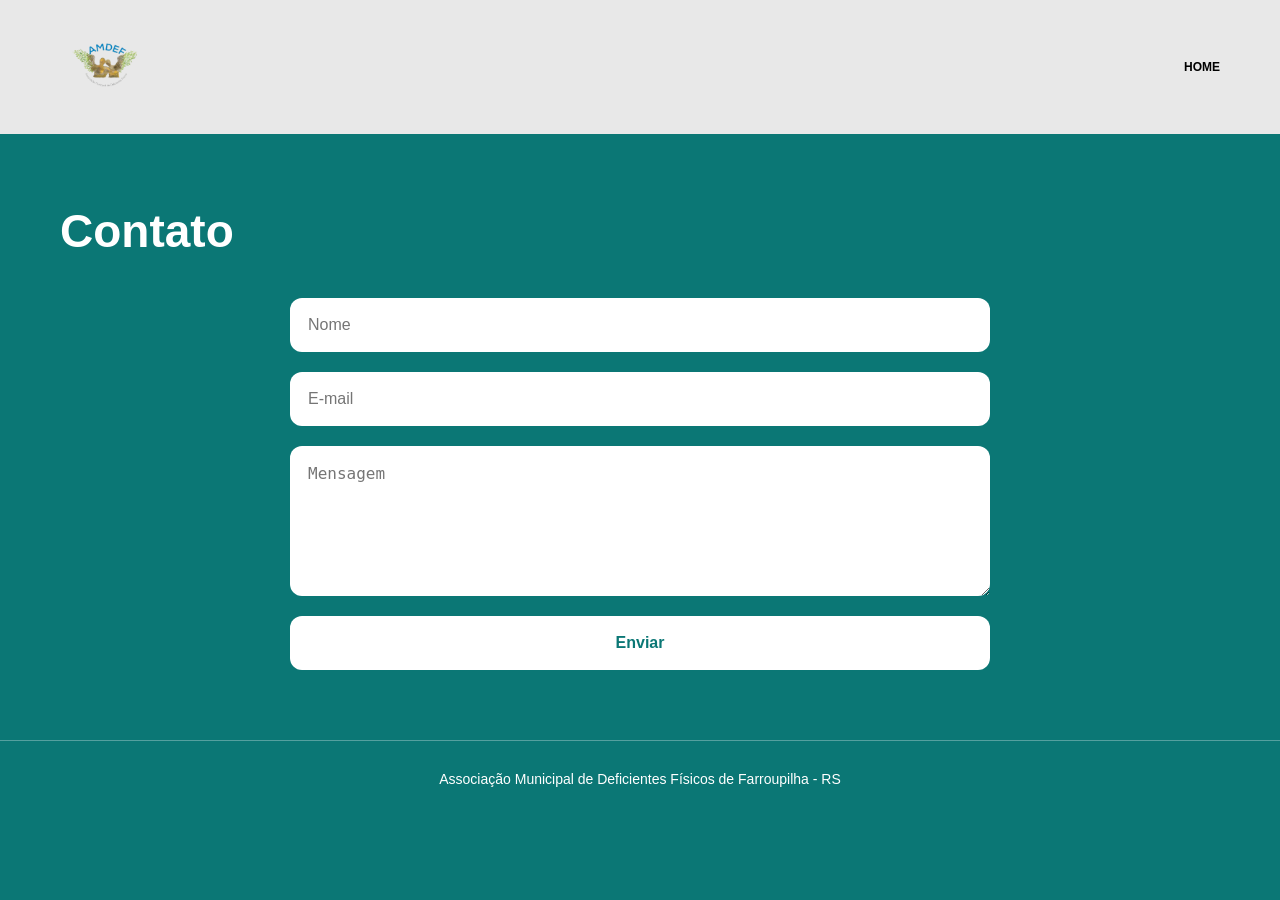
==== pages/contact.html @ 44083142 "Estrutura inicial site" ====
<!DOCTYPE html>
<html lang="pt-br">

<head>
    <meta charset="UTF-8">
    <meta name="viewport" content="width=device-width, initial-scale=1.0">

    <title>Contato</title>

    <link rel="stylesheet" href="../css/style.css">
</head>

<body>

<header>

    <div class="logo">
        <img src="../img/logo.png   ">
    </div>

    <nav>
        <a href="../index.html">HOME</a>
    </nav>

</header>

<section class="content">

    <h1>Contato</h1>

    <form>

        <input type="text" placeholder="Nome">

        <input type="email" placeholder="E-mail">

        <textarea rows="6" placeholder="Mensagem"></textarea>

        <button>
            Enviar
        </button>

    </form>

</section>

<footer>
    Associação Municipal de Deficientes Físicos de Farroupilha - RS
</footer>

</body>

</html>
---- css/style.css ----
*{
    margin:0;
    padding:0;
    box-sizing:border-box;
}

body{
    font-family: Arial, sans-serif;
    background:#0b7775;
    color:white;
}

/* HEADER */

header{
    background:#e8e8e8;

    display:flex;
    justify-content:space-between;
    align-items:center;

    padding:20px 60px;

    position:sticky;
    top:0;

    z-index:1000;
}

.logo img{
    width:90px;
}

nav{
    display:flex;
    gap:30px;
}

nav a{
    text-decoration:none;
    color:black;
    font-size:12px;
    font-weight:bold;

    transition:0.3s;
}

nav a:hover{
    color:#0b7775;
}

/* HERO */

.hero{
    padding:80px 60px 30px;
}

.hero h1{
    font-size:48px;
}

/* CARDS */

.cards{
    display:flex;
    justify-content:center;
    gap:40px;

    flex-wrap:wrap;

    padding:40px 40px 80px;
}

.card{
    width:320px;
}

.card img{
    width:100%;
    height:250px;

    object-fit:cover;

    border-radius:28px;

    transition:0.3s;
}

.card img:hover{
    transform:scale(1.03);
}

.card p{
    margin-top:20px;

    font-size:18px;
    line-height:1.5;
}

/* CONTENT */

.content{
    padding:70px 60px;
}

.content h1{
    font-size:46px;
    margin-bottom:40px;
}

.content p{
    font-size:20px;
    line-height:1.8;

    margin-bottom:30px;
}

/* IMAGE GRID */

.image-grid{
    display:flex;
    gap:30px;

    justify-content:center;
    flex-wrap:wrap;

    margin-top:40px;
}

.image-grid img{
    width:400px;
    border-radius:25px;
}

/* FORM */

form{
    max-width:700px;
    margin:auto;

    display:flex;
    flex-direction:column;
    gap:20px;
}

input,
textarea{
    padding:18px;

    border:none;
    border-radius:12px;

    font-size:16px;
}

button{
    padding:18px;

    border:none;
    border-radius:12px;

    background:white;
    color:#0b7775;

    font-size:16px;
    font-weight:bold;

    cursor:pointer;

    transition:0.3s;
}

button:hover{
    opacity:0.8;
}

/* FOOTER */

footer{
    border-top:1px solid rgba(255,255,255,0.3);

    text-align:center;

    padding:30px;

    font-size:14px;
}

/* RESPONSIVO */

@media(max-width:900px){

    header{
        flex-direction:column;
        gap:20px;
    }

    nav{
        flex-wrap:wrap;
        justify-content:center;
    }

    .hero,
    .content{
        padding:40px 25px;
    }

    .hero h1,
    .content h1{
        font-size:32px;
    }

    .content p{
        font-size:17px;
    }

    .card{
        width:100%;
    }

    .image-grid img{
        width:100%;
    }
}
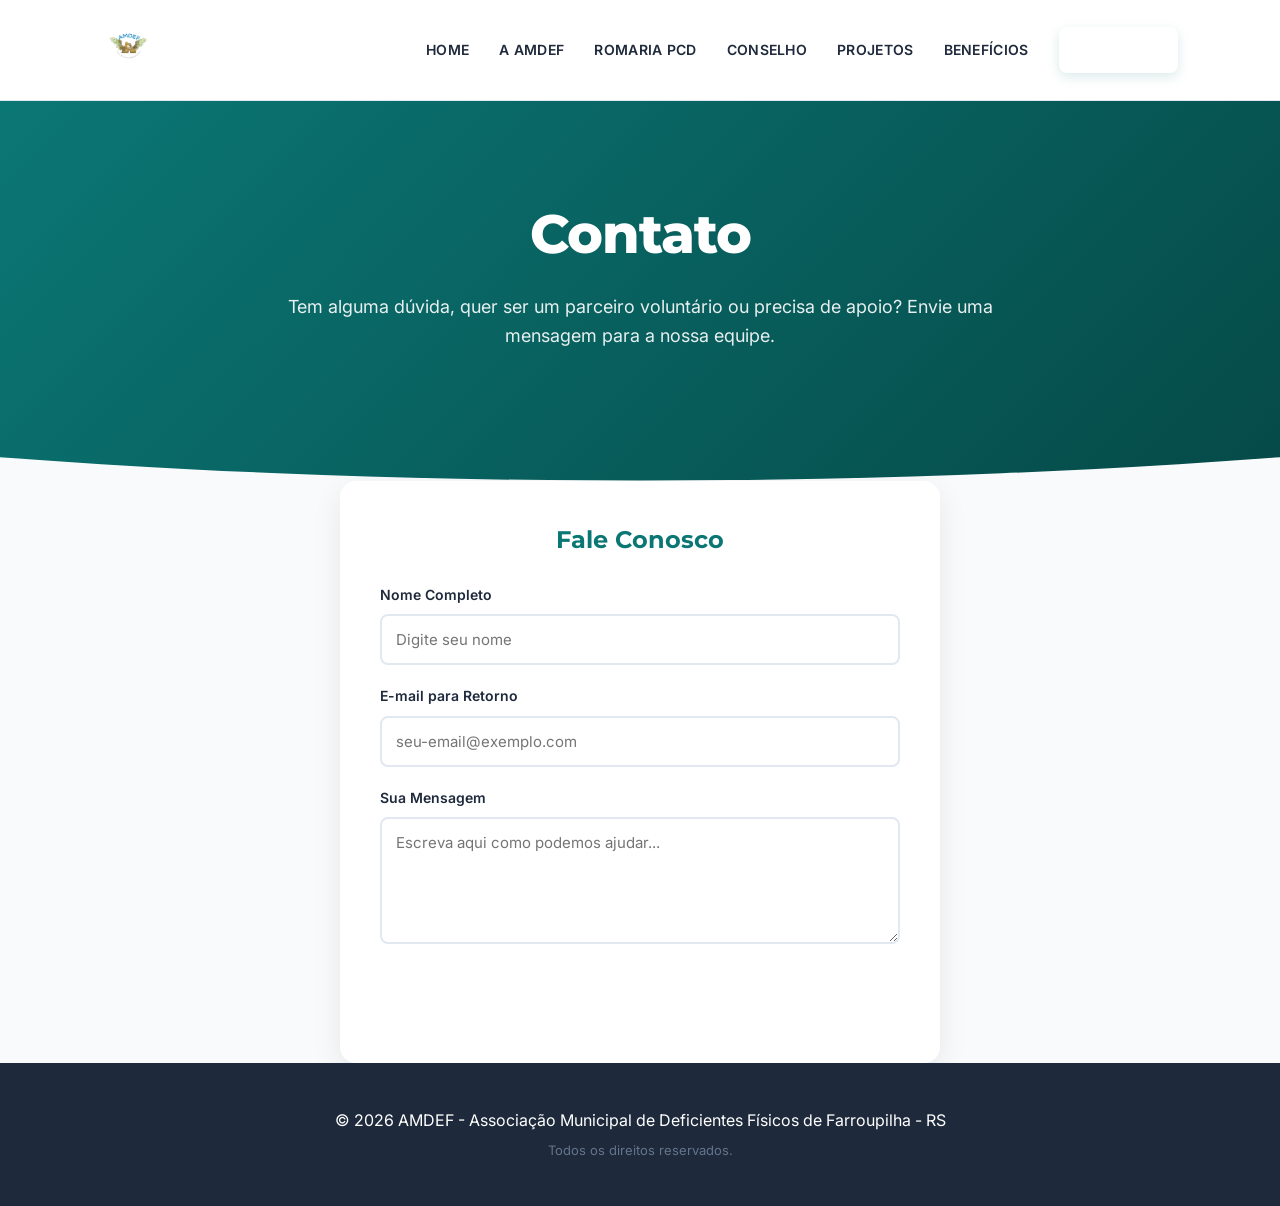
==== commit 3e612bb8: "Refinamento" ====
--- a/pages/contact.html
+++ b/pages/contact.html
@@ -1,53 +1,81 @@
 <!DOCTYPE html>
 <html lang="pt-br">
-
 <head>
     <meta charset="UTF-8">
     <meta name="viewport" content="width=device-width, initial-scale=1.0">
-
-    <title>Contato</title>
-
+    <title>Contato - AMDEF</title>
+    <link rel="preconnect" href="https://fonts.googleapis.com">
+    <link rel="preconnect" href="https://fonts.gstatic.com" crossorigin>
+    <link href="https://fonts.googleapis.com/css2?family=Inter:wght@400;500;600;700&family=Montserrat:wght@700;800&display=swap" rel="stylesheet">
     <link rel="stylesheet" href="../css/style.css">
 </head>
-
 <body>
 
-<header>
+    <header class="site-header">
+        <div class="logo">
+            <img src="../img/logo.png" alt="Logo AMDEF">
+        </div>
+        <nav class="nav-menu">
+            <a href="../index.html">HOME</a>
+            <a href="pag1.html">A AMDEF</a>
+            <a href="pag2.html">ROMARIA PCD</a>
+            <a href="pag3.html">CONSELHO</a>
+            <a href="pag4.html">PROJETOS</a>
+            <a href="pag5.html">BENEFÍCIOS</a>
+            <a href="contact.html" class="btn-contact-menu active" style="background-color: var(--primary-hover);">CONTATO</a>
+        </nav>
+    </header>
 
-    <div class="logo">
-        <img src="../img/logo.png   ">
-    </div>
+    <main>
+        <!-- Banner Superior Unificado -->
+        <section class="hero-section">
+            <div class="hero-container">
+                <h1>Contato</h1>
+                <p>Tem alguma dúvida, quer ser um parceiro voluntário ou precisa de apoio? Envie uma mensagem para a nossa equipe.</p>
+            </div>
+        </section>
 
-    <nav>
-        <a href="../index.html">HOME</a>
-    </nav>
+        <!-- Bloco do Formulário Centralizado -->
+        <section class="news-section">
+            <div class="content-block-internal" style="max-width: 600px; margin: 0 auto;">
+                <div style="background: white; padding: 40px; border-radius: 16px; box-shadow: 0 10px 30px rgba(0,0,0,0.08); width: 100%;">
+                    
+                    <h2 style="font-family: 'Montserrat', sans-serif; color: #0b7775; margin-bottom: 25px; text-align: center; font-size: 24px;">Fale Conosco</h2>
+                    
+                    <!-- Formulário estruturado em coluna (vertical) -->
+                    <form action="#" method="POST" style="display: flex; flex-direction: column; gap: 20px;">
+                        
+                        <div style="display: flex; flex-direction: column; gap: 8px;">
+                            <label style="font-size: 14px; font-weight: 600; color: var(--text-dark);">Nome Completo</label>
+                            <input type="text" placeholder="Digite seu nome" required style="width: 100%; padding: 14px; border: 2px solid #e2e8f0; border-radius: 8px; font-family: 'Inter', sans-serif; font-size: 15px; outline: none; transition: border-color 0.2s;">
+                        </div>
 
-</header>
+                        <div style="display: flex; flex-direction: column; gap: 8px;">
+                            <label style="font-size: 14px; font-weight: 600; color: var(--text-dark);">E-mail para Retorno</label>
+                            <input type="email" placeholder="seu-email@exemplo.com" required style="width: 100%; padding: 14px; border: 2px solid #e2e8f0; border-radius: 8px; font-family: 'Inter', sans-serif; font-size: 15px; outline: none; transition: border-color 0.2s;">
+                        </div>
 
-<section class="content">
+                        <div style="display: flex; flex-direction: column; gap: 8px;">
+                            <label style="font-size: 14px; font-weight: 600; color: var(--text-dark);">Sua Mensagem</label>
+                            <textarea rows="5" placeholder="Escreva aqui como podemos ajudar..." required style="width: 100%; padding: 14px; border: 2px solid #e2e8f0; border-radius: 8px; font-family: 'Inter', sans-serif; font-size: 15px; resize: vertical; outline: none; transition: border-color 0.2s;"></textarea>
+                        </div>
 
-    <h1>Contato</h1>
+                        <button type="submit" style="background-color: var(--primary-color); color: white; border: none; padding: 15px; font-family: 'Montserrat', sans-serif; font-size: 16px; font-weight: 700; border-radius: 8px; cursor: pointer; transition: background-color 0.2s, transform 0.2s; margin-top: 10px;">
+                            Enviar Mensagem
+                        </button>
+                    </form>
+                    
+                </div>
+            </div>
+        </section>
+    </main>
 
-    <form>
-
-        <input type="text" placeholder="Nome">
-
-        <input type="email" placeholder="E-mail">
-
-        <textarea rows="6" placeholder="Mensagem"></textarea>
-
-        <button>
-            Enviar
-        </button>
-
-    </form>
-
-</section>
-
-<footer>
-    Associação Municipal de Deficientes Físicos de Farroupilha - RS
-</footer>
+    <footer class="site-footer">
+        <div class="footer-container">
+            <p>© 2026 AMDEF - Associação Municipal de Deficientes Físicos de Farroupilha - RS</p>
+            <p class="footer-sub">Todos os direitos reservados.</p>
+        </div>
+    </footer>
 
 </body>
-
 </html>
--- a/css/style.css
+++ b/css/style.css
@@ -1,224 +1,415 @@
-*{
-    margin:0;
-    padding:0;
-    box-sizing:border-box;
-}
-
-body{
-    font-family: Arial, sans-serif;
-    background:#0b7775;
-    color:white;
-}
-
-/* HEADER */
-
-header{
-    background:#e8e8e8;
-
-    display:flex;
-    justify-content:space-between;
-    align-items:center;
-
-    padding:20px 60px;
-
-    position:sticky;
-    top:0;
-
-    z-index:1000;
-}
-
-.logo img{
-    width:90px;
-}
-
-nav{
-    display:flex;
-    gap:30px;
-}
-
-nav a{
-    text-decoration:none;
-    color:black;
-    font-size:12px;
-    font-weight:bold;
-
-    transition:0.3s;
-}
-
-nav a:hover{
-    color:#0b7775;
-}
-
-/* HERO */
-
-.hero{
-    padding:80px 60px 30px;
-}
-
-.hero h1{
-    font-size:48px;
-}
-
-/* CARDS */
-
-.cards{
-    display:flex;
-    justify-content:center;
-    gap:40px;
-
-    flex-wrap:wrap;
-
-    padding:40px 40px 80px;
-}
-
-.card{
-    width:320px;
-}
-
-.card img{
-    width:100%;
-    height:250px;
-
-    object-fit:cover;
-
-    border-radius:28px;
-
-    transition:0.3s;
-}
-
-.card img:hover{
-    transform:scale(1.03);
-}
-
-.card p{
-    margin-top:20px;
-
-    font-size:18px;
-    line-height:1.5;
-}
-
-/* CONTENT */
-
-.content{
-    padding:70px 60px;
-}
-
-.content h1{
-    font-size:46px;
-    margin-bottom:40px;
-}
-
-.content p{
-    font-size:20px;
-    line-height:1.8;
-
-    margin-bottom:30px;
-}
-
-/* IMAGE GRID */
-
-.image-grid{
-    display:flex;
-    gap:30px;
-
-    justify-content:center;
-    flex-wrap:wrap;
-
-    margin-top:40px;
-}
-
-.image-grid img{
-    width:400px;
-    border-radius:25px;
-}
-
-/* FORM */
-
-form{
-    max-width:700px;
-    margin:auto;
-
-    display:flex;
-    flex-direction:column;
-    gap:20px;
-}
-
-input,
-textarea{
-    padding:18px;
-
-    border:none;
-    border-radius:12px;
-
-    font-size:16px;
-}
-
-button{
-    padding:18px;
-
-    border:none;
-    border-radius:12px;
-
-    background:white;
-    color:#0b7775;
-
-    font-size:16px;
-    font-weight:bold;
-
-    cursor:pointer;
-
-    transition:0.3s;
-}
-
-button:hover{
-    opacity:0.8;
-}
-
-/* FOOTER */
-
-footer{
-    border-top:1px solid rgba(255,255,255,0.3);
-
-    text-align:center;
-
-    padding:30px;
-
-    font-size:14px;
-}
-
-/* RESPONSIVO */
-
-@media(max-width:900px){
-
-    header{
-        flex-direction:column;
-        gap:20px;
-    }
-
-    nav{
-        flex-wrap:wrap;
-        justify-content:center;
-    }
-
-    .hero,
-    .content{
-        padding:40px 25px;
-    }
-
-    .hero h1,
-    .content h1{
-        font-size:32px;
-    }
-
-    .content p{
-        font-size:17px;
-    }
-
-    .card{
-        width:100%;
-    }
-
-    .image-grid img{
-        width:100%;
-    }
+/* ==========================================
+   PALETA RECALIBRADA: LIMPA, FRESCA E PREMIUM
+   ========================================== */
+:root {
+    --verde-petroleo: #0B7775;  /* Cor principal (botões e heros) */
+    --verde-hover: #12918E;     /* Hover dos botões */
+    --bg-main: #F8FAFC;         /* Off-white gelo super limpo */
+    --bg-sections: #F1F5F9;     /* Variação cinza-claro para blocos alternados */
+    --text-main: #1E293B;       /* Chumbo azulado escuro (alta elegância e contraste) */
+    --text-sub: #64748B;        /* Cinza slate para textos secundários */
+    --border-color: #E2E8F0;    /* Linhas finas e discretas */
+    --white: #FFFFFF;           /* Fundo dos cards brancos */
+    
+    --shadow-subtle: 0 10px 30px rgba(30, 41, 59, 0.04);
+    --shadow-card: 0 12px 24px rgba(30, 41, 59, 0.06);
+}
+
+* {
+    margin: 0;
+    padding: 0;
+    box-sizing: border-box;
+}
+
+html {
+    scroll-behavior: smooth;
+}
+
+body {
+    font-family: 'Inter', sans-serif;
+    background-color: var(--bg-main);
+    color: var(--text-main);
+    line-height: 1.6;
+}
+
+/* ==========================================
+   HEADER E MENU SUPERIOR
+   ========================================== */
+.site-header {
+    display: flex;
+    justify-content: space-between;
+    align-items: center;
+    padding: 20px 8%;
+    background-color: rgba(255, 255, 255, 0.95);
+    backdrop-filter: blur(8px);
+    position: sticky;
+    top: 0;
+    z-index: 1000;
+    border-bottom: 1px solid var(--border-color);
+}
+
+.logo img {
+    height: 52px;
+    width: auto;
+}
+
+.nav-menu {
+    display: flex;
+    align-items: center;
+    gap: 30px;
+}
+
+.nav-menu a {
+    text-decoration: none;
+    color: var(--text-main);
+    font-weight: 600;
+    font-size: 14px;
+    letter-spacing: 0.3px;
+    transition: all 0.25s ease;
+}
+
+.nav-menu a:hover:not(.btn-contact-menu) {
+    color: var(--verde-petroleo);
+}
+
+.btn-contact-menu {
+    background-color: var(--verde-petroleo);
+    color: var(--white) !important;
+    padding: 12px 24px;
+    border-radius: 8px;
+    box-shadow: 0 4px 12px rgba(11, 119, 117, 0.15);
+}
+
+.btn-contact-menu:hover {
+    background-color: var(--verde-hover);
+    transform: translateY(-2px);
+}
+
+/* ==========================================
+   BANNER EM GRADIENTE (HERO)
+   ========================================== */
+.hero-section {
+    background: linear-gradient(135deg, var(--verde-petroleo) 0%, #054a48 100%);
+    color: var(--white);
+    padding: 90px 8% 130px;
+    text-align: center;
+    position: relative;
+    clip-path: ellipse(145% 100% at 50% 0%);
+}
+
+.hero-container h1 {
+    font-family: 'Montserrat', sans-serif;
+    font-size: 54px;
+    font-weight: 800;
+    margin-bottom: 16px;
+    letter-spacing: -1px;
+}
+
+.hero-container p {
+    font-size: 18px;
+    opacity: 0.9;
+    max-width: 750px;
+    margin: 0 auto;
+}
+
+/* ==========================================
+   INDICADORES DE NÚMEROS (CONTADORES)
+   ========================================== */
+.impact-grid {
+    display: flex;
+    justify-content: space-around;
+    gap: 25px;
+    max-width: 1100px;
+    margin: -60px auto 40px;
+    position: relative;
+    z-index: 10;
+    padding: 0 20px;
+    flex-wrap: wrap;
+}
+
+.impact-box {
+    background: var(--white);
+    padding: 30px 20px;
+    border-radius: 16px;
+    text-align: center;
+    flex: 1;
+    min-width: 250px;
+    box-shadow: var(--shadow-card);
+    border: 1px solid var(--border-color);
+    border-top: 4px solid var(--verde-petroleo);
+    transition: transform 0.3s ease;
+}
+
+.impact-box:hover {
+    transform: translateY(-5px);
+}
+
+.impact-box h3 {
+    font-size: 44px;
+    color: var(--verde-petroleo);
+    font-family: 'Montserrat', sans-serif;
+    margin-bottom: 6px;
+}
+
+.impact-box p {
+    font-weight: 700;
+    font-size: 14px;
+    color: var(--text-main);
+}
+
+/* ==========================================
+   ESTRUTURA DAS SEÇÕES
+   ========================================== */
+.section-padding {
+    padding: 100px 8%;
+}
+
+.bg-sections-tint {
+    background-color: var(--bg-sections);
+}
+
+.section-header {
+    text-align: center;
+    margin-bottom: 50px;
+}
+
+.section-header h2 {
+    font-family: 'Montserrat', sans-serif;
+    font-size: 36px;
+    color: var(--text-main);
+    font-weight: 800;
+}
+
+.section-header p {
+    color: var(--text-sub);
+    font-size: 16px;
+    margin-top: 8px;
+}
+
+/* Painel de Conteúdo (Cards Maiores) */
+.creative-panel {
+    background: var(--white);
+    padding: 50px;
+    border-radius: 24px;
+    box-shadow: var(--shadow-subtle);
+    max-width: 1000px;
+    margin: 0 auto;
+    border: 1px solid var(--border-color);
+}
+
+.text-p {
+    font-size: 16px;
+    color: var(--text-sub);
+    line-height: 1.8;
+}
+
+.image-wrapper {
+    width: 100%;
+    border-radius: 12px;
+    overflow: hidden;
+    margin-top: 35px;
+    box-shadow: var(--shadow-card);
+}
+
+.image-wrapper img {
+    width: 100%;
+    height: auto;
+    display: block;
+}
+
+/* ==========================================
+   LINHA DO TEMPO (SOBRE A AMDEF)
+   ========================================== */
+.timeline {
+    margin-top: 35px;
+    display: flex;
+    flex-direction: column;
+    gap: 25px;
+}
+
+.timeline-item {
+    display: flex;
+    gap: 20px;
+    align-items: flex-start;
+}
+
+.timeline-number {
+    background-color: var(--bg-sections);
+    color: var(--verde-petroleo);
+    font-weight: 800;
+    padding: 8px 16px;
+    border-radius: 8px;
+    font-family: 'Montserrat', sans-serif;
+    font-size: 16px;
+}
+
+.timeline-content h4 {
+    font-size: 18px;
+    color: var(--text-main);
+    margin-bottom: 4px;
+    font-weight: 700;
+}
+
+/* ==========================================
+   SISTEMA DE 3 CARDS LADO A LADO
+   ========================================== */
+.cards-container {
+    display: flex !important;
+    flex-direction: row !important;
+    justify-content: center;
+    align-items: stretch;
+    gap: 30px;
+    max-width: 1200px;
+    margin: 0 auto;
+    flex-wrap: wrap;
+}
+
+.news-card {
+    background: var(--white);
+    border-radius: 16px;
+    box-shadow: var(--shadow-card);
+    border: 1px solid var(--border-color);
+    flex: 1;
+    min-width: 300px;
+    padding: 35px 30px;
+    transition: all 0.3s cubic-bezier(0.165, 0.84, 0.44, 1);
+}
+
+.news-card:hover {
+    transform: translateY(-6px);
+    border-color: var(--verde-petroleo);
+}
+
+.card-badge {
+    background-color: rgba(11, 119, 117, 0.08);
+    color: var(--verde-petroleo);
+    font-weight: 700;
+    font-size: 11px;
+    text-transform: uppercase;
+    letter-spacing: 0.5px;
+    display: inline-block;
+    padding: 4px 12px;
+    border-radius: 6px;
+    margin-bottom: 16px;
+}
+
+.news-card h3 {
+    font-family: 'Montserrat', sans-serif;
+    font-size: 20px;
+    margin-bottom: 12px;
+    color: var(--text-main);
+}
+
+.news-card p {
+    font-size: 14px;
+    color: var(--text-sub);
+}
+
+/* ==========================================
+   BENEFÍCIOS E MURAL DE DEPOIMENTOS
+   ========================================== */
+.benefit-item {
+    border-bottom: 1px solid var(--border-color);
+    padding: 20px 0;
+}
+
+.benefit-item:last-child {
+    border-bottom: none;
+}
+
+.benefit-item h3 {
+    font-family: 'Montserrat', sans-serif;
+    font-size: 19px;
+    color: var(--verde-petroleo);
+    margin-bottom: 6px;
+}
+
+.mural-depoimentos {
+    display: grid;
+    grid-template-columns: repeat(auto-fit, minmax(280px, 1fr));
+    gap: 25px;
+    margin-top: 20px;
+}
+
+.depoimento-card {
+    background: var(--white);
+    padding: 30px;
+    border-radius: 16px;
+    border: 1px solid var(--border-color);
+    border-left: 4px solid var(--verde-petroleo);
+}
+
+.depoimento-card p {
+    font-style: italic;
+    color: var(--text-sub);
+    font-size: 15px;
+}
+
+.depoimento-autor {
+    margin-top: 12px;
+    font-weight: 700;
+    color: var(--text-main);
+    display: block;
+    font-size: 14px;
+}
+
+/* ==========================================
+   FORMULÁRIO DE CONTATO CLEAN (CORRIGIDO)
+   ========================================== */
+.contact-form {
+    display: flex;
+    flex-direction: column;
+    gap: 18px;
+}
+
+.contact-form input, .contact-form textarea {
+    width: 100%;
+    padding: 15px;
+    border: 2px solid var(--border-color);
+    background-color: var(--white);
+    border-radius: 10px;
+    font-family: 'Inter', sans-serif;
+    font-size: 15px;
+    color: var(--text-main);
+    outline: none;
+    transition: all 0.2s ease;
+}
+
+.contact-form input:focus, .contact-form textarea:focus {
+    border-color: var(--verde-petroleo);
+    box-shadow: 0 0 0 4px rgba(11, 119, 117, 0.08);
+}
+
+.contact-form button {
+    background-color: var(--verde-petroleo);
+    color: var(--white);
+    border: none;
+    padding: 16px;
+    font-family: 'Montserrat', sans-serif;
+    font-weight: 700;
+    font-size: 16px;
+    border-radius: 10px;
+    cursor: pointer;
+    transition: all 0.2s ease;
+}
+
+.contact-form button:hover {
+    background-color: var(--verde-hover);
+    transform: translateY(-2px);
+}
+
+/* ==========================================
+   RODAPÉ CORPORATIVO
+   ========================================== */
+.site-footer {
+    background-color: var(--text-main);
+    color: var(--white);
+    padding: 45px 8%;
+    text-align: center;
+}
+
+.footer-sub {
+    color: var(--text-sub);
+    font-size: 13px;
+    margin-top: 6px;
 }
